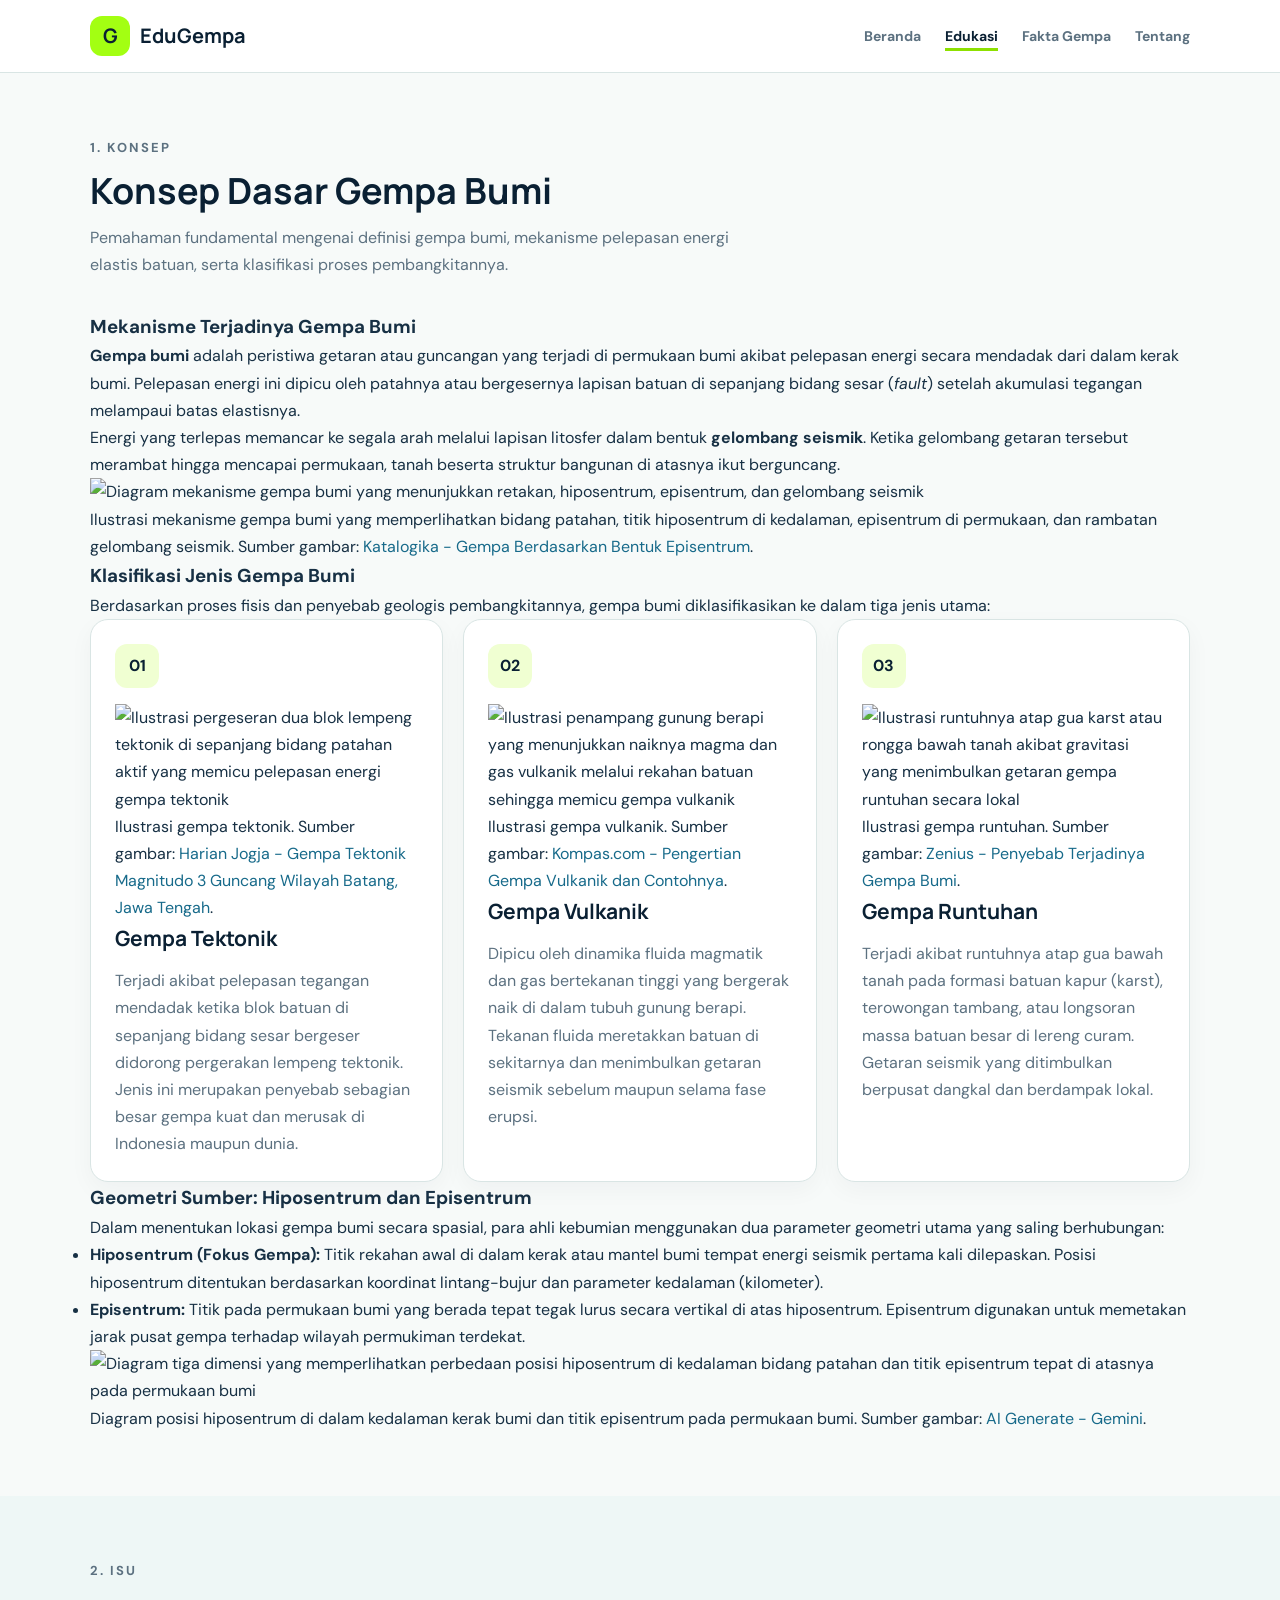
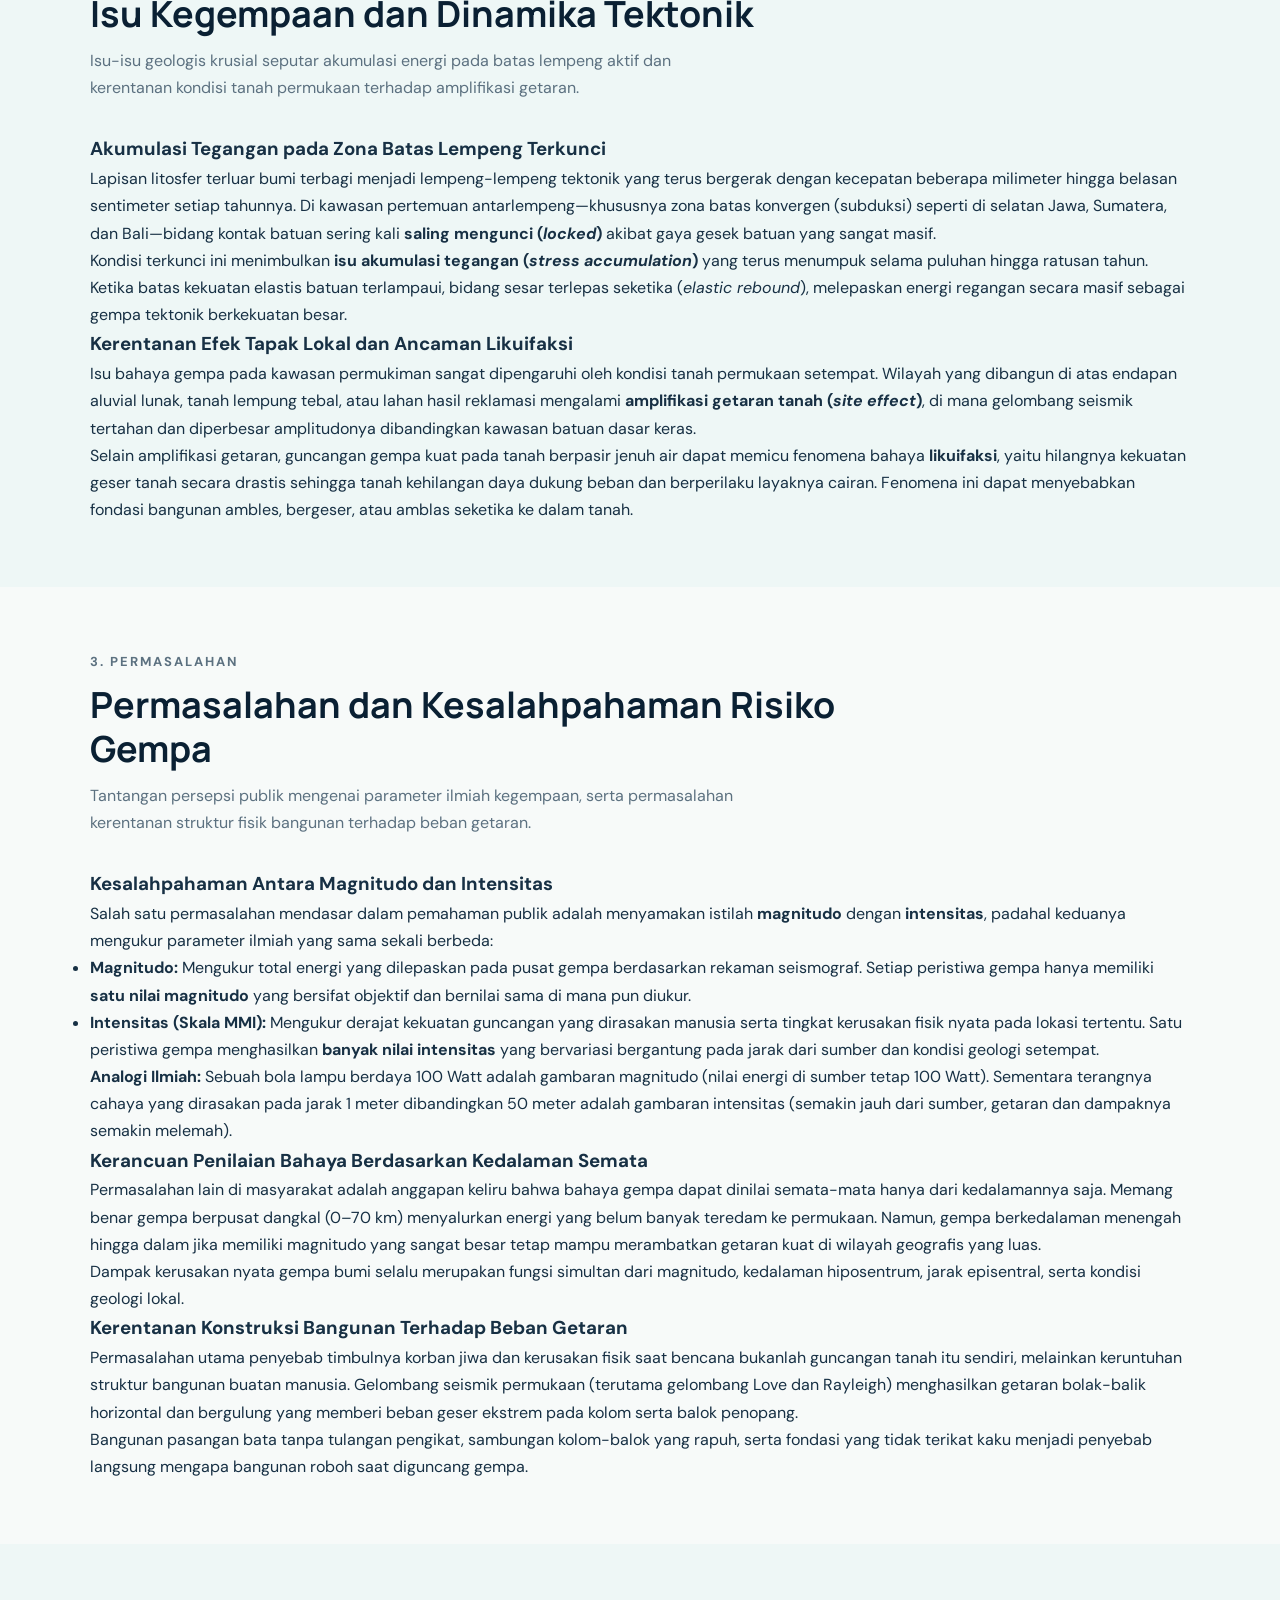
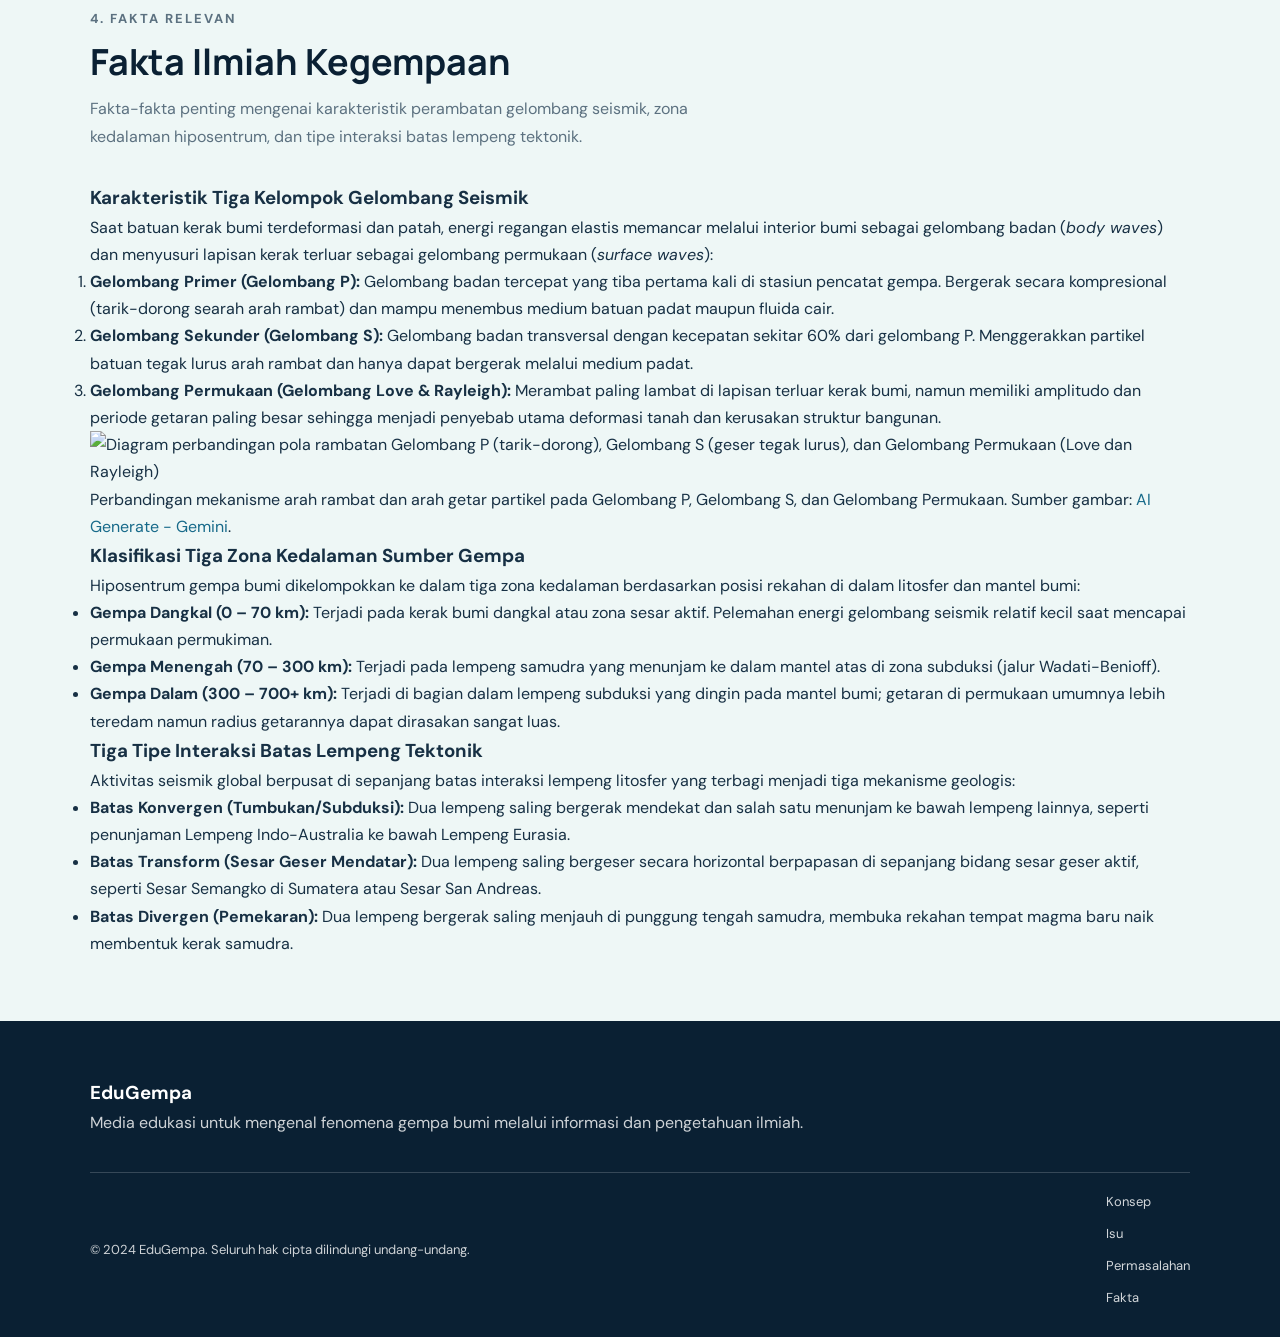
==== edukasi.html @ 02d3ff67 "Update halaman edukasi gempa bumi - Menambahkan dan memperbarui konten edukasi gempa bumi. - Menyes" ====
<!DOCTYPE html>
<html lang="id">
<head>
    <meta charset="UTF-8">
    <meta name="viewport" content="width=device-width, initial-scale=1.0">

    <title>Edukasi Gempa Bumi | EduGempa</title>

    <!-- CSS bersama tim: layout dasar style.css dipertahankan, penyesuaian dihimpun dengan skop .page-edukasi -->
    <link rel="stylesheet" href="style.css">

    <!-- Font dari Google Fonts -->
    <link rel="preconnect" href="https://fonts.googleapis.com">
    <link rel="preconnect" href="https://fonts.gstatic.com" crossorigin>
    <link href="https://fonts.googleapis.com/css2?family=DM+Sans:wght@400;500;700&family=Manrope:wght@400;500;700;800&display=swap" rel="stylesheet">
</head>

<body class="page-edukasi">

    <!-- NAVIGATION -->
    <header class="header">
        <nav class="navbar container" aria-label="Navigasi utama">

            <!-- Navigates to the homepage: index.html -->
            <a href="index.html" class="logo">
                <span class="logo-mark" aria-hidden="true">G</span>
                EduGempa
            </a>

            <button
                class="nav-toggle"
                type="button"
                aria-label="Buka menu navigasi"
                aria-controls="primary-navigation"
                aria-expanded="false"
            >
                <span aria-hidden="true">☰</span>
            </button>

            <ul class="nav-menu" id="primary-navigation">
                <!-- Navigation link: Home page (index.html) -->
                <li><a href="index.html">Beranda</a></li>
                <!-- Navigation link: Education page (current) -->
                <li><a href="edukasi.html" class="active" aria-current="page">Edukasi</a></li>
                <li><a href="fakta.html">Fakta Gempa</a></li>
                <li><a href="tentang.html">Tentang</a></li>
            </ul>

        </nav>
    </header>


    <!-- MAIN CONTENT -->
    <main>

        <!-- 1. KATEGORI: KONSEP -->
        <section class="section" id="konsep" aria-labelledby="heading-konsep">
            <div class="container">

                <div class="section-heading" id="pengertian">
                    <p class="section-label">1. KONSEP</p>
                    <h2 id="heading-konsep">Konsep Dasar Gempa Bumi</h2>

                    <p>
                        Pemahaman fundamental mengenai definisi gempa bumi, mekanisme pelepasan
                        energi elastis batuan, serta klasifikasi proses pembangkitannya.
                    </p>
                </div>

                <div class="article-content">

                    <h3>Mekanisme Terjadinya Gempa Bumi</h3>

                    <p>
                        <strong>Gempa bumi</strong> adalah peristiwa getaran atau guncangan yang terjadi di
                        permukaan bumi akibat pelepasan energi secara mendadak dari dalam kerak bumi.
                        Pelepasan energi ini dipicu oleh patahnya atau bergesernya lapisan batuan
                        di sepanjang bidang sesar (<em>fault</em>) setelah akumulasi tegangan melampaui batas elastisnya.
                    </p>

                    <p>
                        Energi yang terlepas memancar ke segala arah melalui lapisan litosfer dalam
                        bentuk <strong>gelombang seismik</strong>. Ketika gelombang getaran tersebut merambat hingga
                        mencapai permukaan, tanah beserta struktur bangunan di atasnya ikut berguncang.
                    </p>

                    <figure>
                        <img
                            src="assets/diagram-mekanisme-gempa.jpg"
                            alt="Diagram mekanisme gempa bumi yang menunjukkan retakan, hiposentrum, episentrum, dan gelombang seismik"
                            loading="lazy"
                        >

                        <figcaption>
                            Ilustrasi mekanisme gempa bumi yang memperlihatkan bidang patahan, titik hiposentrum di kedalaman, episentrum di permukaan, dan rambatan gelombang seismik.
                            <span class="image-source">
                                Sumber gambar:
                                <a
                                    href="https://www.katalogika.com/edukasi/pr-1441588390/gempa-berdasarkan-bentuk-episentrum"
                                    target="_blank"
                                    rel="noopener noreferrer"
                                >Katalogika - Gempa Berdasarkan Bentuk Episentrum</a>.
                            </span>
                        </figcaption>
                    </figure>

                    <h3>Klasifikasi Jenis Gempa Bumi</h3>

                    <p>
                        Berdasarkan proses fisis dan penyebab geologis pembangkitannya, gempa bumi
                        diklasifikasikan ke dalam tiga jenis utama:
                    </p>

                </div>

                <!-- KARTU JENIS GEMPA -->
                <div class="card-grid" id="penyebab">

                    <article class="info-card">
                        <div class="card-number">01</div>

                        <figure>
                            <img
                            src="assets/gempa-tektonik.jpg"
                            alt="Ilustrasi pergeseran dua blok lempeng tektonik di sepanjang bidang patahan aktif yang memicu pelepasan energi gempa tektonik"
                            loading="lazy"
                        >
                            <figcaption>
                                <span class="image-caption">Ilustrasi gempa tektonik.</span>
                                <span class="image-source">
                                    Sumber gambar:
                                    <a
                                        href="https://jogjapolitan.harianjogja.com/r-1181162/lagi-wilayah-batang-jateng-digoyang-gempa-tektonik-magnitudo-3-pagi-ini"
                                        target="_blank"
                                        rel="noopener noreferrer"
                                    >Harian Jogja - Gempa Tektonik Magnitudo 3 Guncang Wilayah Batang, Jawa Tengah</a>.
                                </span>
                            </figcaption>
                        </figure>

                        <h3>Gempa Tektonik</h3>

                        <p>
                            Terjadi akibat pelepasan tegangan mendadak ketika blok batuan di sepanjang
                            bidang sesar bergeser didorong pergerakan lempeng tektonik. Jenis ini merupakan
                            penyebab sebagian besar gempa kuat dan merusak di Indonesia maupun dunia.
                        </p>
                    </article>

                    <article class="info-card">
                        <div class="card-number">02</div>

                        <figure>
                            <img
                            src="assets/gempa-vulkanik.jpg"
                            alt="Ilustrasi penampang gunung berapi yang menunjukkan naiknya magma dan gas vulkanik melalui rekahan batuan sehingga memicu gempa vulkanik"
                            loading="lazy"
                        >
                            <figcaption>
                                <span class="image-caption">Ilustrasi gempa vulkanik.</span>
                                <span class="image-source">
                                    Sumber gambar:
                                    <a
                                        href="https://www.kompas.com/skola/read/2025/04/05/121000269/apa-yang-dimaksud-dengan-gempa-vulkanik-ini-contohnya-"
                                        target="_blank"
                                        rel="noopener noreferrer"
                                    >Kompas.com - Pengertian Gempa Vulkanik dan Contohnya</a>.
                                </span>
                            </figcaption>
                        </figure>

                        <h3>Gempa Vulkanik</h3>

                        <p>
                            Dipicu oleh dinamika fluida magmatik dan gas bertekanan tinggi yang bergerak
                            naik di dalam tubuh gunung berapi. Tekanan fluida meretakkan batuan di sekitarnya
                            dan menimbulkan getaran seismik sebelum maupun selama fase erupsi.
                        </p>
                    </article>

                    <article class="info-card">
                        <div class="card-number">03</div>

                        <figure>
                            <img
                            src="assets/gempa-runtuhan.jpg"
                            alt="Ilustrasi runtuhnya atap gua karst atau rongga bawah tanah akibat gravitasi yang menimbulkan getaran gempa runtuhan secara lokal"
                            loading="lazy"
                        >
                            <figcaption>
                                <span class="image-caption">Ilustrasi gempa runtuhan.</span>
                                <span class="image-source">
                                    Sumber gambar:
                                    <a
                                        href="https://www.zenius.net/blog/penyebab-terjadinya-gempa-bumi/"
                                        target="_blank"
                                        rel="noopener noreferrer"
                                    >Zenius - Penyebab Terjadinya Gempa Bumi</a>.
                                </span>
                            </figcaption>
                        </figure>

                        <h3>Gempa Runtuhan</h3>

                        <p>
                            Terjadi akibat runtuhnya atap gua bawah tanah pada formasi batuan kapur (karst),
                            terowongan tambang, atau longsoran massa batuan besar di lereng curam. Getaran
                            seismik yang ditimbulkan berpusat dangkal dan berdampak lokal.
                        </p>
                    </article>

                </div>

                <!-- KONSEP GEOMETRI SUMBER -->
                <div class="article-content">

                    <h3>Geometri Sumber: Hiposentrum dan Episentrum</h3>

                    <p>
                        Dalam menentukan lokasi gempa bumi secara spasial, para ahli kebumian menggunakan dua
                        parameter geometri utama yang saling berhubungan:
                    </p>

                    <ul>
                        <li>
                            <strong>Hiposentrum (Fokus Gempa):</strong> Titik rekahan awal di dalam kerak atau mantel
                            bumi tempat energi seismik pertama kali dilepaskan. Posisi hiposentrum ditentukan berdasarkan
                            koordinat lintang-bujur dan parameter kedalaman (kilometer).
                        </li>
                        <li>
                            <strong>Episentrum:</strong> Titik pada permukaan bumi yang berada tepat tegak lurus
                            secara vertikal di atas hiposentrum. Episentrum digunakan untuk memetakan jarak pusat
                            gempa terhadap wilayah permukiman terdekat.
                        </li>
                    </ul>

                    <figure>
                        <img
                            src="assets/diagram-hiposentrum-episentrum.jpg"
                            alt="Diagram tiga dimensi yang memperlihatkan perbedaan posisi hiposentrum di kedalaman bidang patahan dan titik episentrum tepat di atasnya pada permukaan bumi"
                            loading="lazy"
                        >

                        <figcaption>
                            Diagram posisi hiposentrum di dalam kedalaman kerak bumi dan titik episentrum pada permukaan bumi.
                            <span class="image-source">
                                Sumber gambar:
                                <a>AI Generate - Gemini</a>.
                            </span>
                        </figcaption>
                    </figure>

                </div>

            </div>
        </section>


        <!-- 2. KATEGORI: ISU -->
        <section class="section section-alt" id="isu" aria-labelledby="heading-isu">
            <div class="container">

                <div class="section-heading">
                    <p class="section-label">2. ISU</p>
                    <h2 id="heading-isu">Isu Kegempaan dan Dinamika Tektonik</h2>

                    <p>
                        Isu-isu geologis krusial seputar akumulasi energi pada batas lempeng aktif
                        dan kerentanan kondisi tanah permukaan terhadap amplifikasi getaran.
                    </p>
                </div>

                <div class="article-content">

                    <h3>Akumulasi Tegangan pada Zona Batas Lempeng Terkunci</h3>

                    <p>
                        Lapisan litosfer terluar bumi terbagi menjadi lempeng-lempeng tektonik yang terus bergerak
                        dengan kecepatan beberapa milimeter hingga belasan sentimeter setiap tahunnya. Di kawasan
                        pertemuan antarlempeng—khususnya zona batas konvergen (subduksi) seperti di selatan Jawa,
                        Sumatera, dan Bali—bidang kontak batuan sering kali <strong>saling mengunci (<em>locked</em>)</strong>
                        akibat gaya gesek batuan yang sangat masif.
                    </p>

                    <p>
                        Kondisi terkunci ini menimbulkan <strong>isu akumulasi tegangan (<em>stress accumulation</em>)</strong>
                        yang terus menumpuk selama puluhan hingga ratusan tahun. Ketika batas kekuatan elastis batuan
                        terlampaui, bidang sesar terlepas seketika (<em>elastic rebound</em>), melepaskan energi regangan
                        secara masif sebagai gempa tektonik berkekuatan besar.
                    </p>

                    <h3>Kerentanan Efek Tapak Lokal dan Ancaman Likuifaksi</h3>

                    <p>
                        Isu bahaya gempa pada kawasan permukiman sangat dipengaruhi oleh kondisi tanah permukaan setempat.
                        Wilayah yang dibangun di atas endapan aluvial lunak, tanah lempung tebal, atau lahan hasil reklamasi
                        mengalami <strong>amplifikasi getaran tanah (<em>site effect</em>)</strong>, di mana gelombang
                        seismik tertahan dan diperbesar amplitudonya dibandingkan kawasan batuan dasar keras.
                    </p>

                    <p>
                        Selain amplifikasi getaran, guncangan gempa kuat pada tanah berpasir jenuh air dapat memicu
                        fenomena bahaya <strong>likuifaksi</strong>, yaitu hilangnya kekuatan geser tanah secara drastis
                        sehingga tanah kehilangan daya dukung beban dan berperilaku layaknya cairan. Fenomena ini dapat
                        menyebabkan fondasi bangunan ambles, bergeser, atau amblas seketika ke dalam tanah.
                    </p>

                </div>

            </div>
        </section>


        <!-- 3. KATEGORI: PERMASALAHAN -->
        <section class="section" id="permasalahan" aria-labelledby="heading-permasalahan">
            <div class="container">

                <div class="section-heading">
                    <p class="section-label">3. PERMASALAHAN</p>
                    <h2 id="heading-permasalahan">Permasalahan dan Kesalahpahaman Risiko Gempa</h2>

                    <p>
                        Tantangan persepsi publik mengenai parameter ilmiah kegempaan,
                        serta permasalahan kerentanan struktur fisik bangunan terhadap beban getaran.
                    </p>
                </div>

                <div class="article-content">

                    <h3>Kesalahpahaman Antara Magnitudo dan Intensitas</h3>

                    <p>
                        Salah satu permasalahan mendasar dalam pemahaman publik adalah menyamakan istilah
                        <strong>magnitudo</strong> dengan <strong>intensitas</strong>, padahal keduanya
                        mengukur parameter ilmiah yang sama sekali berbeda:
                    </p>

                    <ul>
                        <li>
                            <strong>Magnitudo:</strong> Mengukur total energi yang dilepaskan pada pusat gempa
                            berdasarkan rekaman seismograf. Setiap peristiwa gempa hanya memiliki <strong>satu nilai magnitudo</strong>
                            yang bersifat objektif dan bernilai sama di mana pun diukur.
                        </li>
                        <li>
                            <strong>Intensitas (Skala MMI):</strong> Mengukur derajat kekuatan guncangan yang dirasakan
                            manusia serta tingkat kerusakan fisik nyata pada lokasi tertentu. Satu peristiwa gempa menghasilkan
                            <strong>banyak nilai intensitas</strong> yang bervariasi bergantung pada jarak dari sumber dan kondisi geologi setempat.
                        </li>
                    </ul>

                    <blockquote>
                        <strong>Analogi Ilmiah:</strong> Sebuah bola lampu berdaya 100 Watt adalah gambaran magnitudo
                        (nilai energi di sumber tetap 100 Watt). Sementara terangnya cahaya yang dirasakan pada jarak
                        1 meter dibandingkan 50 meter adalah gambaran intensitas (semakin jauh dari sumber, getaran dan dampaknya semakin melemah).
                    </blockquote>

                    <h3>Kerancuan Penilaian Bahaya Berdasarkan Kedalaman Semata</h3>

                    <p>
                        Permasalahan lain di masyarakat adalah anggapan keliru bahwa bahaya gempa dapat dinilai semata-mata
                        hanya dari kedalamannya saja. Memang benar gempa berpusat dangkal (0–70 km) menyalurkan energi yang
                        belum banyak teredam ke permukaan. Namun, gempa berkedalaman menengah hingga dalam jika memiliki magnitudo
                        yang sangat besar tetap mampu merambatkan getaran kuat di wilayah geografis yang luas.
                    </p>

                    <p>
                        Dampak kerusakan nyata gempa bumi selalu merupakan fungsi simultan dari magnitudo, kedalaman hiposentrum,
                        jarak episentral, serta kondisi geologi lokal.
                    </p>

                    <h3>Kerentanan Konstruksi Bangunan Terhadap Beban Getaran</h3>

                    <p>
                        Permasalahan utama penyebab timbulnya korban jiwa dan kerusakan fisik saat bencana bukanlah guncangan tanah
                        itu sendiri, melainkan keruntuhan struktur bangunan buatan manusia. Gelombang seismik permukaan
                        (terutama gelombang Love dan Rayleigh) menghasilkan getaran bolak-balik horizontal dan bergulung
                        yang memberi beban geser ekstrem pada kolom serta balok penopang.
                    </p>

                    <p>
                        Bangunan pasangan bata tanpa tulangan pengikat, sambungan kolom-balok yang rapuh, serta fondasi
                        yang tidak terikat kaku menjadi penyebab langsung mengapa bangunan roboh saat diguncang gempa.
                    </p>

                </div>

            </div>
        </section>


        <!-- 4. KATEGORI: FAKTA RELEVAN -->
        <section class="section section-alt" id="fakta" aria-labelledby="heading-fakta">
            <div class="container">

                <div class="section-heading">
                    <p class="section-label">4. FAKTA RELEVAN</p>
                    <h2 id="heading-fakta">Fakta Ilmiah Kegempaan</h2>

                    <p>
                        Fakta-fakta penting mengenai karakteristik perambatan gelombang seismik,
                        zona kedalaman hiposentrum, dan tipe interaksi batas lempeng tektonik.
                    </p>
                </div>

                <div class="article-content">

                    <h3>Karakteristik Tiga Kelompok Gelombang Seismik</h3>

                    <p>
                        Saat batuan kerak bumi terdeformasi dan patah, energi regangan elastis memancar melalui interior bumi
                        sebagai gelombang badan (<em>body waves</em>) dan menyusuri lapisan kerak terluar sebagai gelombang permukaan (<em>surface waves</em>):
                    </p>

                    <ol>
                        <li>
                            <strong>Gelombang Primer (Gelombang P):</strong> Gelombang badan tercepat yang tiba pertama kali
                            di stasiun pencatat gempa. Bergerak secara kompresional (tarik-dorong searah arah rambat)
                            dan mampu menembus medium batuan padat maupun fluida cair.
                        </li>
                        <li>
                            <strong>Gelombang Sekunder (Gelombang S):</strong> Gelombang badan transversal dengan kecepatan
                            sekitar 60% dari gelombang P. Menggerakkan partikel batuan tegak lurus arah rambat dan hanya
                            dapat bergerak melalui medium padat.
                        </li>
                        <li>
                            <strong>Gelombang Permukaan (Gelombang Love &amp; Rayleigh):</strong> Merambat paling lambat di lapisan
                            terluar kerak bumi, namun memiliki amplitudo dan periode getaran paling besar sehingga menjadi
                            penyebab utama deformasi tanah dan kerusakan struktur bangunan.
                        </li>
                    </ol>

                    <figure>
                        <img
                            src="assets/diagram-gelombang-seismik.jpg"
                            alt="Diagram perbandingan pola rambatan Gelombang P (tarik-dorong), Gelombang S (geser tegak lurus), dan Gelombang Permukaan (Love dan Rayleigh)"
                            loading="lazy"
                        >

                        <figcaption>
                            Perbandingan mekanisme arah rambat dan arah getar partikel pada Gelombang P, Gelombang S, dan Gelombang Permukaan.
                            <span class="image-source">
                                Sumber gambar:
                                <a>AI Generate - Gemini</a>.
                            </span>
                        </figcaption>
                    </figure>

                    <h3>Klasifikasi Tiga Zona Kedalaman Sumber Gempa</h3>

                    <p>
                        Hiposentrum gempa bumi dikelompokkan ke dalam tiga zona kedalaman berdasarkan posisi rekahan di dalam litosfer dan mantel bumi:
                    </p>

                    <ul>
                        <li>
                            <strong>Gempa Dangkal (0 – 70 km):</strong> Terjadi pada kerak bumi dangkal atau zona sesar aktif.
                            Pelemahan energi gelombang seismik relatif kecil saat mencapai permukaan permukiman.
                        </li>
                        <li>
                            <strong>Gempa Menengah (70 – 300 km):</strong> Terjadi pada lempeng samudra yang menunjam ke dalam
                            mantel atas di zona subduksi (jalur Wadati-Benioff).
                        </li>
                        <li>
                            <strong>Gempa Dalam (300 – 700+ km):</strong> Terjadi di bagian dalam lempeng subduksi yang dingin
                            pada mantel bumi; getaran di permukaan umumnya lebih teredam namun radius getarannya dapat dirasakan sangat luas.
                        </li>
                    </ul>

                    <h3>Tiga Tipe Interaksi Batas Lempeng Tektonik</h3>

                    <p>
                        Aktivitas seismik global berpusat di sepanjang batas interaksi lempeng litosfer yang terbagi menjadi tiga mekanisme geologis:
                    </p>

                    <ul>
                        <li>
                            <strong>Batas Konvergen (Tumbukan/Subduksi):</strong> Dua lempeng saling bergerak mendekat dan salah satu
                            menunjam ke bawah lempeng lainnya, seperti penunjaman Lempeng Indo-Australia ke bawah Lempeng Eurasia.
                        </li>
                        <li>
                            <strong>Batas Transform (Sesar Geser Mendatar):</strong> Dua lempeng saling bergeser secara horizontal
                            berpapasan di sepanjang bidang sesar geser aktif, seperti Sesar Semangko di Sumatera atau Sesar San Andreas.
                        </li>
                        <li>
                            <strong>Batas Divergen (Pemekaran):</strong> Dua lempeng bergerak saling menjauh di punggung tengah samudra,
                            membuka rekahan tempat magma baru naik membentuk kerak samudra.
                        </li>
                    </ul>

                </div>

            </div>
        </section>

    </main>


    <!-- FOOTER -->
    <footer class="footer">
        <div class="container">

            <h3>EduGempa</h3>

            <p>
                Media edukasi untuk mengenal fenomena gempa bumi
                melalui informasi dan pengetahuan ilmiah.
            </p>

            <div class="footer-bottom">
                <p>
                    &copy; 2024 EduGempa. Seluruh hak cipta dilindungi undang-undang.
                </p>

                <ul class="footer-links">
                    <!-- Navigates to the Konsep section on this page -->
                    <li><a href="#konsep">Konsep</a></li>
                    <!-- Navigates to the Isu section on this page -->
                    <li><a href="#isu">Isu</a></li>
                    <!-- Navigates to the Permasalahan section on this page -->
                    <li><a href="#permasalahan">Permasalahan</a></li>
                    <!-- Navigates to the Fakta section on this page -->
                    <li><a href="#fakta">Fakta</a></li>
                </ul>
            </div>

        </div>
    </footer>

</body>
</html>
---- style.css ----
* {
    box-sizing: border-box;
    margin: 0;
    padding: 0;
}

:root {
    --green: #A3FF12;
    --green-hover: #8DE000;
    --green-soft: #F0FFD2;
    --blue-dark: #0A2033;
    --blue: #176A8A;
    --blue-light: #DDF3FA;
    --background: #F7FAF9;
    --white: #FFFFFF;
    --border: #D9E5E4;
    --text: #173044;
    --text-muted: #5C7180;
}

html {
    scroll-behavior: smooth;
}

body {
    background-color: var(--background);
    color: var(--text);
    font-family: "DM Sans", Arial, Helvetica, sans-serif;
    font-size: 16px;
    line-height: 1.7;
}

img {
    display: block;
    max-width: 100%;
    height: auto;
}

a {
    color: var(--blue);
    text-decoration: none;
}

button,
input,
select,
textarea {
    font: inherit;
}

button {
    cursor: pointer;
}

:focus-visible {
    outline: 3px solid var(--blue);
    outline-offset: 3px;
}

.container {
    width: min(1100px, 90%);
    margin: 0 auto;
}

.section {
    padding: 64px 0;
}

.section-alt {
    background-color: #EEF7F6;
}

.section-heading {
    max-width: 760px;
    margin-bottom: 32px;
}

.section-label {
    margin-bottom: 10px;
    color: var(--blue);
    font-size: 13px;
    font-weight: bold;
    letter-spacing: 2px;
    text-transform: uppercase;
}

.section-heading h2 {
    margin-bottom: 12px;
    color: var(--blue-dark);
    font-family: "Manrope", Arial, sans-serif;
    font-size: 36px;
    line-height: 1.2;
}

.section-heading > p {
    max-width: 650px;
    color: var(--text-muted);
}


/* =========================
   SHARED — NAVIGATION
========================= */

.header {
    position: sticky;
    top: 0;
    z-index: 100;
    border-bottom: 1px solid var(--border);
    background-color: rgba(255, 255, 255, 0.96);
}

.navbar {
    position: relative;
    min-height: 72px;
    display: flex;
    align-items: center;
    justify-content: space-between;
    gap: 24px;
}

.logo {
    display: flex;
    align-items: center;
    gap: 10px;
    color: var(--blue-dark);
    font-family: "Manrope", Arial, sans-serif;
    font-size: 20px;
    font-weight: bold;
}

.logo-mark {
    display: flex;
    width: 40px;
    height: 40px;
    align-items: center;
    justify-content: center;
    border-radius: 12px;
    background-color: var(--green);
    color: var(--blue-dark);
}

.nav-menu {
    display: flex;
    align-items: center;
    gap: 24px;
    list-style: none;
}

.nav-menu a {
    color: var(--text-muted);
    font-size: 14px;
    font-weight: bold;
    transition: color 0.2s ease;
}

.nav-menu a:hover,
.nav-menu a.active {
    color: var(--blue-dark);
}

.nav-menu a.active {
    text-decoration: underline;
    text-decoration-color: var(--green-hover);
    text-decoration-thickness: 3px;
    text-underline-offset: 7px;
}

.nav-toggle {
    display: none;
    width: 44px;
    height: 44px;
    align-items: center;
    justify-content: center;
    border: 0;
    border-radius: 10px;
    background-color: transparent;
    color: var(--blue-dark);
}

.nav-toggle:hover,
.nav-toggle:focus-visible {
    background-color: var(--blue-light);
}


/* =========================
   SHARED — BUTTONS & CARDS
========================= */

.button {
    display: inline-block;
    padding: 12px 22px;
    border: 1px solid transparent;
    border-radius: 999px;
    font-weight: bold;
    text-align: center;
    transition: background-color 0.2s ease, transform 0.2s ease;
}

.button:hover {
    transform: translateY(-2px);
}

.button-primary {
    background-color: var(--green);
    color: var(--blue-dark);
}

.button-primary:hover {
    background-color: var(--green-hover);
}

.button-secondary {
    border-color: var(--border);
    background-color: var(--white);
    color: var(--blue-dark);
}

.button-secondary:hover {
    border-color: var(--blue);
    background-color: var(--blue-light);
}

.card-grid {
    display: grid;
    grid-template-columns: repeat(3, minmax(0, 1fr));
    gap: 20px;
}

.info-card {
    padding: 24px;
    border: 1px solid var(--border);
    border-radius: 18px;
    background-color: var(--white);
    box-shadow: 0 8px 24px rgba(10, 32, 51, 0.04);
    transition: transform 0.2s ease, box-shadow 0.2s ease;
}

.info-card:hover {
    transform: translateY(-3px);
    box-shadow: 0 14px 32px rgba(10, 32, 51, 0.09);
}

.card-number {
    display: flex;
    width: 44px;
    height: 44px;
    align-items: center;
    justify-content: center;
    margin-bottom: 16px;
    border-radius: 12px;
    background-color: var(--green-soft);
    color: var(--blue-dark);
    font-weight: bold;
}

.info-card h3 {
    margin-bottom: 10px;
    color: var(--blue-dark);
    font-family: "Manrope", Arial, sans-serif;
    font-size: 21px;
}

.info-card p {
    color: var(--text-muted);
}

.section-alt .info-card p + p {
    margin-top: 10px;
}


/* =========================
   SHARED — SPLIT LAYOUT
========================= */

.split-layout {
    display: flex;
    align-items: flex-start;
    gap: 40px;
}

.split-content {
    flex: 1 1 0;
    min-width: 0;
}

.split-content > h2 {
    margin-bottom: 12px;
    color: var(--blue-dark);
    font-family: "Manrope", Arial, sans-serif;
    font-size: 36px;
    line-height: 1.2;
}

.split-lead {
    max-width: 540px;
    margin-bottom: 24px;
    color: var(--text-muted);
}

.split-media {
    flex: 0 0 min(42%, 420px);
    width: min(42%, 420px);
    margin: 0;
}

.split-media--lg {
    flex: 0 0 min(52%, 560px);
    width: min(52%, 560px);
}

.split-media img {
    display: block;
    width: 100%;
    height: auto;
    object-fit: cover;
    border-radius: 18px;
}

.split-media figcaption {
    margin-top: 10px;
    color: var(--text-muted);
    font-size: 13px;
}


/* =========================
   SHARED — FOOTER
========================= */

.footer {
    padding: 56px 0 28px;
    background-color: var(--blue-dark);
    color: rgba(255, 255, 255, 0.8);
}

.footer h2,
.footer h3 {
    color: var(--white);
}

.footer a {
    color: rgba(255, 255, 255, 0.82);
}

.footer a:hover {
    color: var(--green);
}

.footer-grid {
    display: grid;
    grid-template-columns: 1.4fr repeat(3, minmax(0, 1fr));
    gap: 32px;
}

.footer-brand h2 {
    margin-bottom: 12px;
    font-family: "Manrope", Arial, sans-serif;
    font-size: 24px;
}

.footer-brand p {
    max-width: 320px;
    line-height: 1.6;
}

.footer-col h3 {
    margin-bottom: 14px;
    font-size: 15px;
}

.footer-links {
    list-style: none;
    display: grid;
    gap: 10px;
}

.footer-links a {
    transition: color 0.2s ease;
}

.footer-bottom {
    display: flex;
    align-items: center;
    justify-content: space-between;
    gap: 20px;
    margin-top: 36px;
    padding-top: 18px;
    border-top: 1px solid rgba(255, 255, 255, 0.18);
    font-size: 13px;
}


/* ==================================================
   INDEX START
================================================== */

/* --- Index: Hero --- */

.hero {
    padding: 64px 0;
    background: linear-gradient(120deg, var(--green-soft) 0%, #DDF7F5 50%, var(--blue-light) 100%);
}

.hero-grid {
    display: grid;
    grid-template-columns: 1.05fr 0.95fr;
    align-items: center;
    gap: 40px;
}

.hero-content {
    max-width: 650px;
}

.hero-label {
    margin-bottom: 16px;
    color: var(--blue);
    font-size: 13px;
    font-weight: bold;
    letter-spacing: 2px;
    text-transform: uppercase;
}

.hero h1 {
    margin-bottom: 20px;
    color: var(--blue-dark);
    font-family: "Manrope", Arial, sans-serif;
    font-size: 56px;
    line-height: 1.08;
    letter-spacing: -1px;
}

.hero h1 em {
    font-style: italic;
    font-weight: inherit;
}

.hero-description {
    max-width: 570px;
    margin-bottom: 24px;
    color: #164A68;
    font-size: 18px;
}

.hero-actions {
    display: flex;
    flex-wrap: wrap;
    gap: 12px;
}

.hero-visual {
    overflow: hidden;
    border-radius: 16px;
}

.hero-visual img {
    display: block;
    width: 100%;
    min-height: 440px;
    height: 100%;
    object-fit: cover;
    transform: scale(1.08);
    transform-origin: center;
}

/* --- Index: Fakta / data singkat --- */

.fact-grid {
    grid-template-columns: repeat(4, minmax(0, 1fr));
}

.stat-card .stat-value {
    margin-bottom: 10px;
    color: var(--blue-dark);
    font-family: "Manrope", Arial, sans-serif;
    font-size: clamp(2rem, 4vw, 2.75rem);
    font-weight: 800;
    line-height: 1;
    letter-spacing: -0.03em;
}

.stat-card h3 {
    margin-bottom: 8px;
}

.fact-source {
    margin-top: 20px;
    color: var(--text-muted);
    font-size: 13px;
}

.fact-source a {
    font-weight: 700;
}

/* --- Index: Video edukasi --- */

.video-grid {
    display: grid;
    grid-template-columns: repeat(3, minmax(0, 1fr));
    gap: 20px;
}

.video-card h3 {
    margin: 14px 0 6px;
    color: var(--blue-dark);
    font-family: "Manrope", Arial, sans-serif;
    font-size: 18px;
}

.video-card p {
    color: var(--text-muted);
    font-size: 14px;
}

.video-frame {
    position: relative;
    aspect-ratio: 16 / 9;
    overflow: hidden;
    border-radius: 14px;
    background: #0A2033;
}

.video-frame iframe {
    position: absolute;
    inset: 0;
    width: 100%;
    height: 100%;
    border: 0;
}

.video-note {
    margin-top: 24px;
    color: var(--text-muted);
    font-size: 14px;
}

.video-note a {
    font-weight: 700;
}

/* --- Index: teaser tentang di beranda --- */

#tentang .split-media img {
    min-height: 360px;
    max-height: 480px;
}

/* ==================================================
   INDEX END
================================================== */


/* ==================================================
   TENTANG START
================================================== */

/* --- Tentang: intro / about content --- */

.about-content p {
    max-width: 540px;
    margin-bottom: 14px;
    color: var(--text-muted);
}

.about-content .button {
    margin-top: 10px;
}

.prose {
    max-width: 900px;
}

.prose h3 {
    margin: 28px 0 10px;
    color: var(--blue-dark);
    font-family: "Manrope", Arial, sans-serif;
    font-size: 22px;
}

.prose > p,
.prose .section-heading + h3 {
    color: var(--text-muted);
}

.prose > p {
    margin-bottom: 14px;
    max-width: 760px;
}

/* --- Tentang: konsep dasar --- */

.concept-section {
    background: linear-gradient(180deg, #EEF7F6 0%, #F7FAF9 100%);
}

.concept-layout {
    display: grid;
    grid-template-columns: minmax(220px, 0.9fr) 1.1fr;
    gap: clamp(28px, 5vw, 48px);
    align-items: start;
}

.concept-intro h2 {
    margin-bottom: 12px;
    color: var(--blue-dark);
    font-family: "Manrope", Arial, sans-serif;
    font-size: clamp(1.85rem, 3.5vw, 2.4rem);
    line-height: 1.2;
}

.concept-intro > p:last-child {
    color: var(--text-muted);
    max-width: 320px;
}

.concept-flow {
    list-style: none;
    display: grid;
    gap: 0;
    border-left: 2px solid var(--border);
}

.concept-flow li {
    position: relative;
    display: grid;
    grid-template-columns: auto 1fr;
    gap: 16px;
    padding: 18px 0 18px 28px;
}

.concept-flow li::before {
    content: "";
    position: absolute;
    left: -6px;
    top: 28px;
    width: 10px;
    height: 10px;
    border-radius: 50%;
    background: var(--green);
    box-shadow: 0 0 0 4px #EEF7F6;
}

.concept-flow__num {
    color: var(--blue);
    font-family: "Manrope", Arial, sans-serif;
    font-size: 0.95rem;
    font-weight: 800;
    line-height: 1.6;
}

.concept-flow h3 {
    margin-bottom: 6px;
    color: var(--blue-dark);
    font-family: "Manrope", Arial, sans-serif;
    font-size: 1.15rem;
}

.concept-flow p {
    color: var(--text-muted);
}

/* --- Tentang: tim --- */

.team-grid {
    grid-template-columns: repeat(4, minmax(0, 1fr));
}

/* --- Tentang: referensi --- */

.ref-list {
    display: grid;
    gap: 14px;
    padding-left: 1.25rem;
    color: var(--text-muted);
}

.ref-list li {
    padding-left: 6px;
    line-height: 1.55;
}

.ref-list a {
    font-weight: 700;
    color: var(--blue);
}

.ref-list a:hover {
    color: var(--blue-dark);
}

/* ==================================================
   TENTANG END
================================================== */


/* =========================
   SHARED — RESPONSIVE TABLET
========================= */

@media (max-width: 900px) {
    .section {
        padding: 52px 0;
    }

    .nav-menu {
        gap: 14px;
    }

    .card-grid,
    .fact-grid,
    .team-grid {
        grid-template-columns: repeat(2, minmax(0, 1fr));
    }

    .split-layout {
        gap: 28px;
    }

    .split-media {
        flex-basis: min(40%, 360px);
        width: min(40%, 360px);
    }

    .split-media--lg {
        flex-basis: min(48%, 440px);
        width: min(48%, 440px);
    }

    .footer-grid {
        grid-template-columns: repeat(2, minmax(0, 1fr));
    }

    /* Index */
    .hero-grid {
        gap: 28px;
    }

    .hero h1 {
        font-size: 44px;
    }

    .video-grid {
        grid-template-columns: 1fr;
    }
}


/* =========================
   SHARED — RESPONSIVE MOBILE
========================= */

@media (max-width: 680px) {
    .navbar {
        min-height: 66px;
        gap: 12px;
    }

    .nav-toggle {
        display: flex;
        margin-left: auto;
        order: 2;
    }

    .logo {
        order: 1;
    }

    .nav-panel {
        display: none;
        position: absolute;
        top: 100%;
        left: 50%;
        right: auto;
        order: 3;
        z-index: 110;
        width: 100vw;
        margin: 0;
        padding: 8px 5vw 12px;
        border-bottom: 1px solid var(--border);
        background-color: #ffffff;
        box-shadow: 0 12px 24px rgba(10, 32, 51, 0.08);
        transform: translateX(-50%);
    }

    .nav-panel.open {
        display: block;
    }

    .nav-menu {
        display: flex;
        width: 100%;
        flex-direction: column;
        align-items: stretch;
        gap: 0;
    }

    .nav-menu a {
        display: block;
        padding: 12px 0;
        border-bottom: 1px solid #EEF4F3;
        font-size: 16px;
    }

    .nav-menu a:last-child {
        border-bottom: 0;
    }

    .nav-menu a.active {
        text-decoration: none;
        color: var(--blue-dark);
    }

    .section-heading h2 {
        font-size: 30px;
    }

    .card-grid,
    .fact-grid,
    .team-grid,
    .video-grid {
        grid-template-columns: 1fr;
    }

    .split-layout {
        flex-direction: column;
    }

    .split-media,
    .split-media--lg {
        flex-basis: auto;
        width: 100%;
        order: 0;
    }

    .split-content > h2 {
        font-size: 30px;
    }

    .footer-grid {
        grid-template-columns: 1fr;
        gap: 28px;
    }

    .footer-bottom {
        align-items: flex-start;
        flex-direction: column;
    }

    /* Index */
    .hero {
        padding: 48px 0;
    }

    .hero-grid {
        grid-template-columns: 1fr;
        gap: 28px;
    }

    .hero-visual img {
        min-height: 280px;
    }

    .hero h1 {
        font-size: 40px;
    }

    .hero-description {
        font-size: 16px;
    }

    .hero-actions {
        flex-direction: column;
        align-items: stretch;
    }

    .hero-actions .button {
        width: 100%;
    }

    #tentang .split-media img {
        min-height: 260px;
        max-height: none;
    }

    /* Tentang */
    .concept-layout {
        grid-template-columns: 1fr;
        gap: 24px;
    }

    .concept-intro > p:last-child {
        max-width: none;
    }
}


/* =========================
   SHARED — SMALL MOBILE
========================= */

@media (max-width: 800px) {
    .concept-layout {
        grid-template-columns: 1fr;
        gap: 24px;
    }

    .concept-intro > p:last-child {
        max-width: none;
    }
}

@media (max-width: 400px) {
    .hero h1 {
        font-size: 34px;
    }

    .section-heading h2 {
        font-size: 27px;
    }

    .info-card {
        padding: 20px;
    }
}
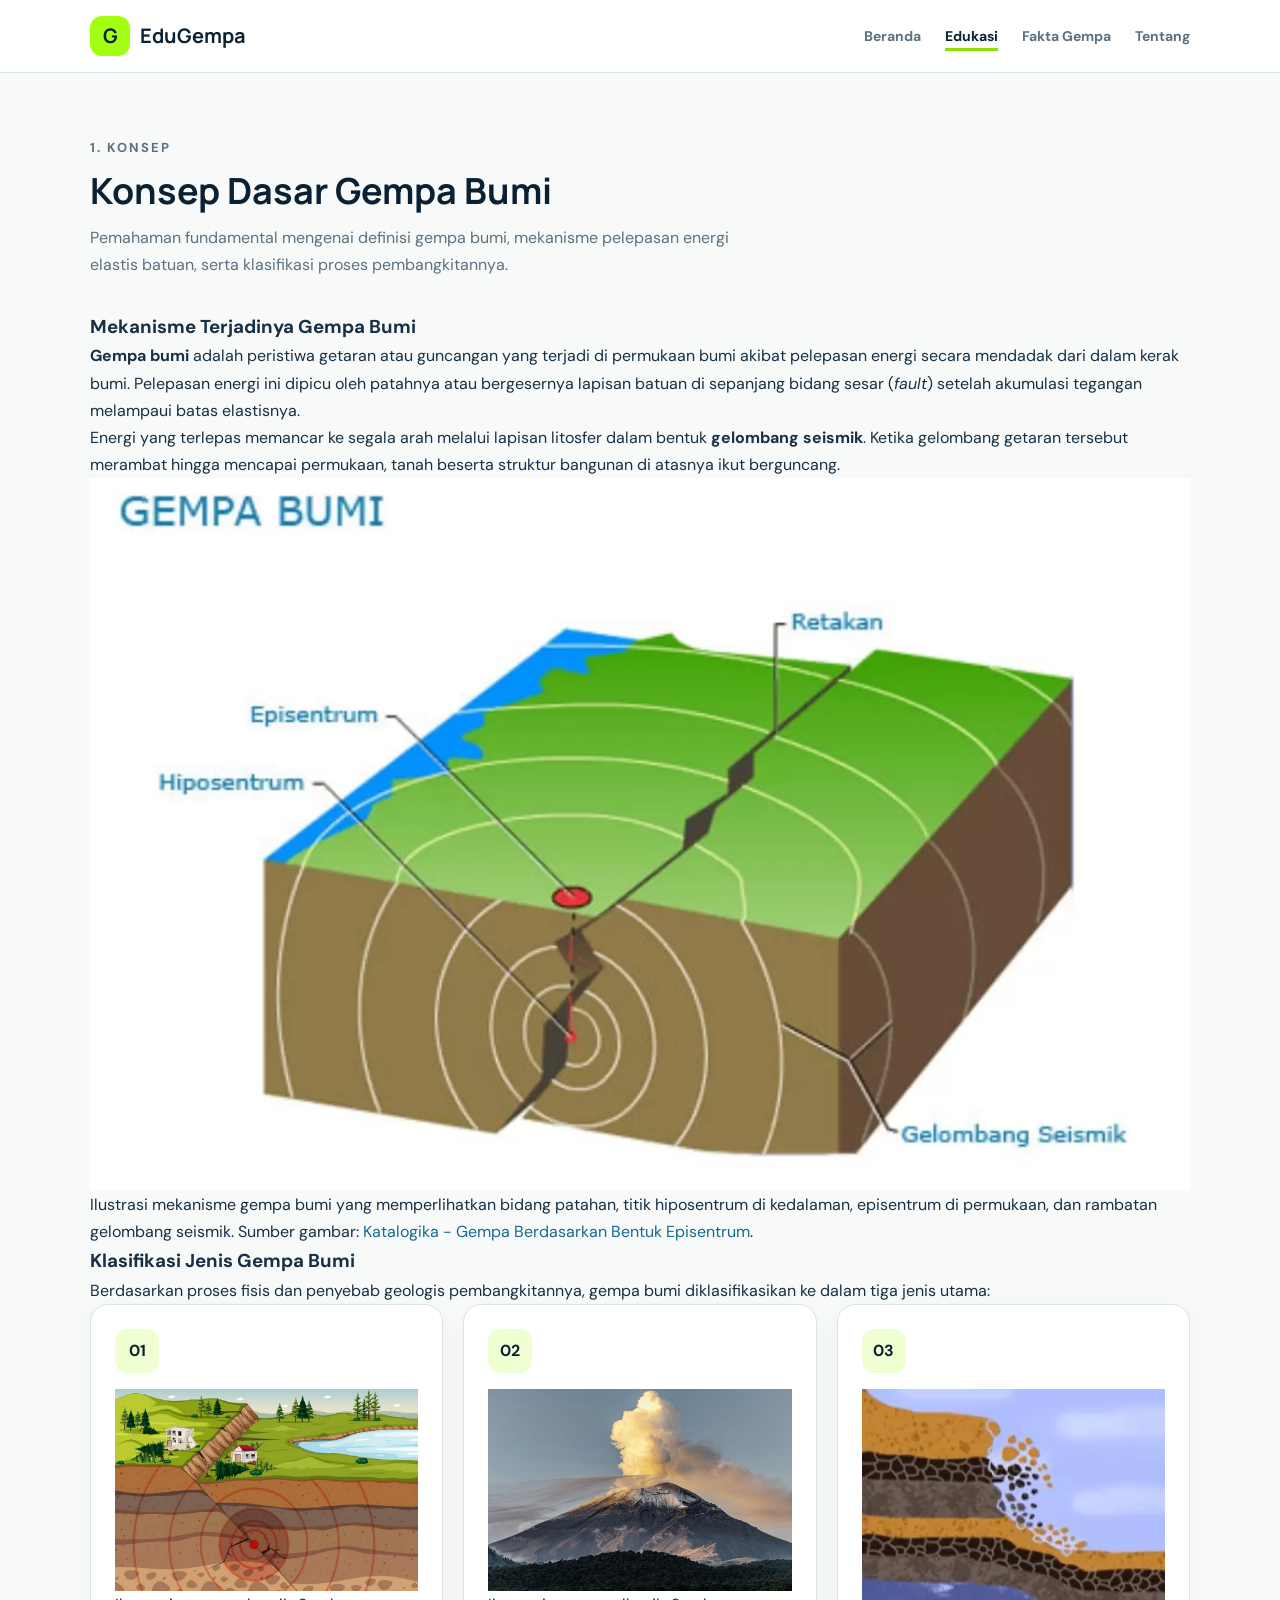
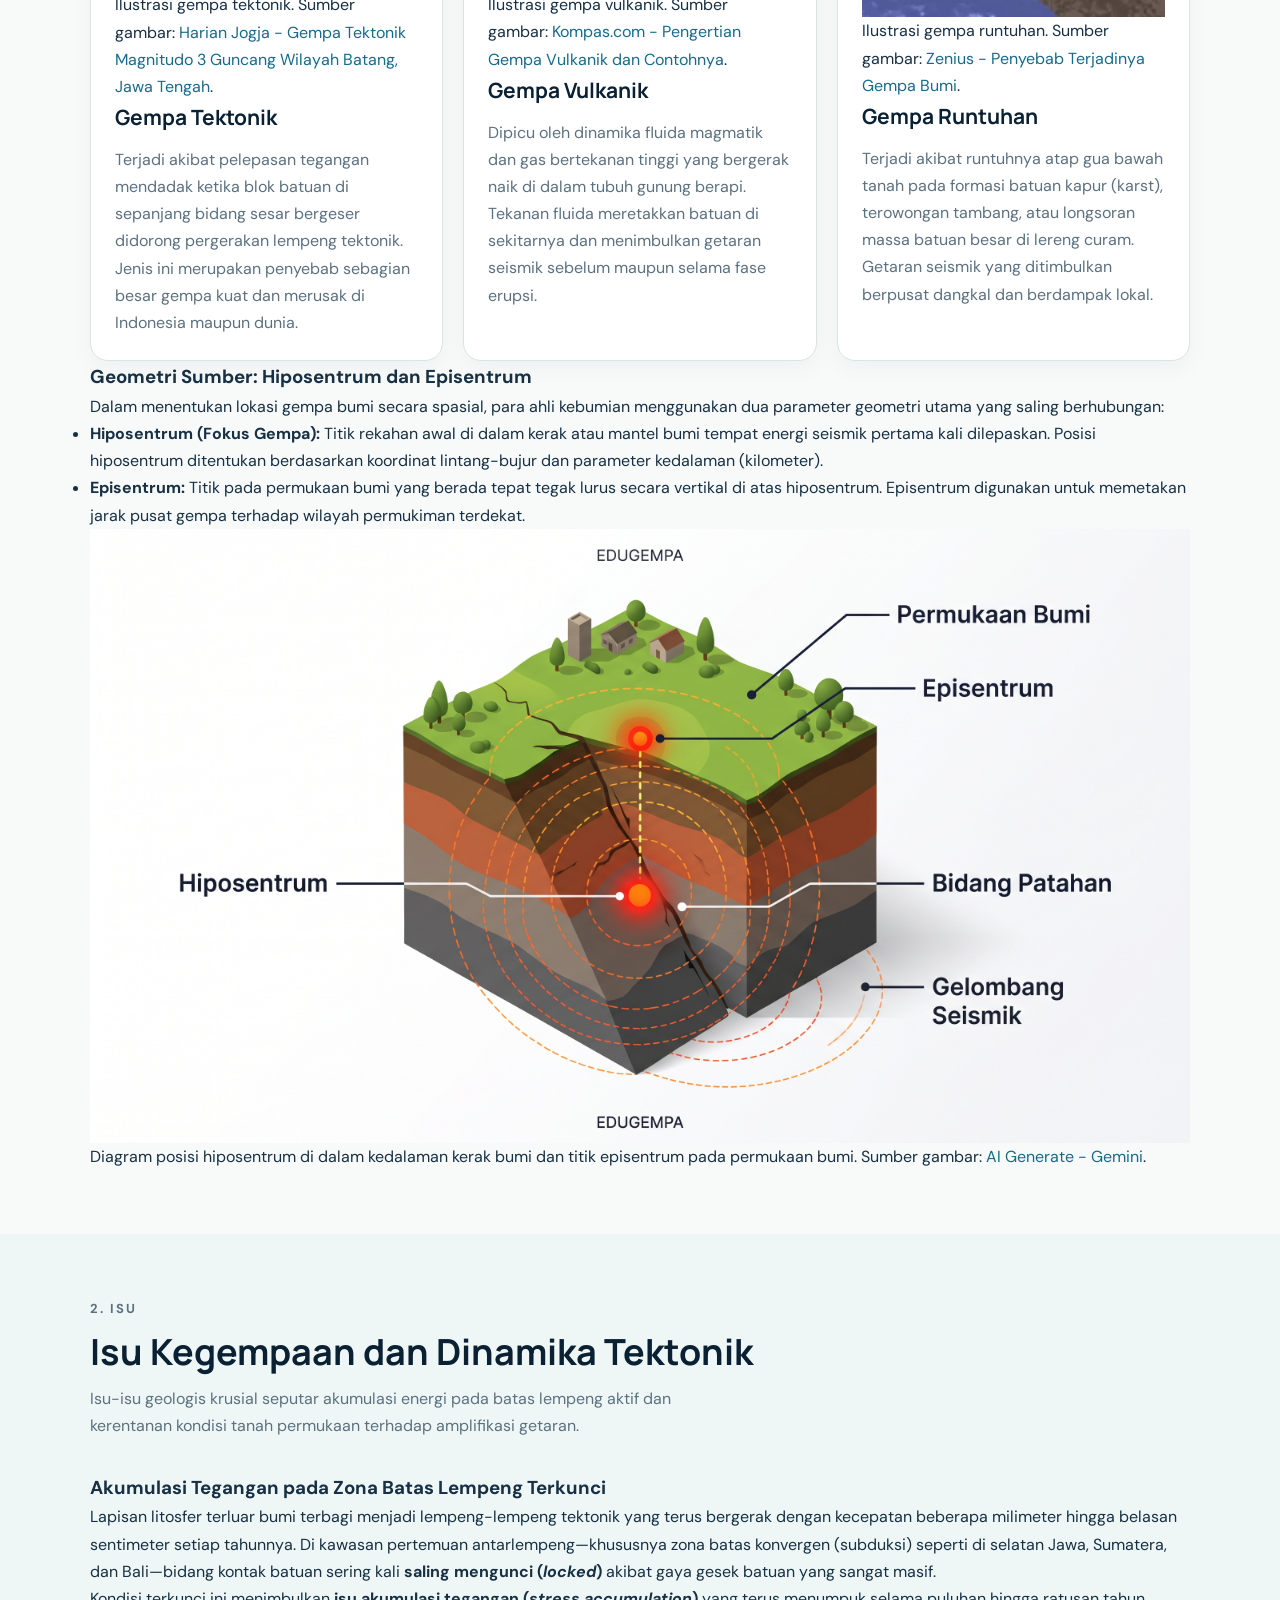
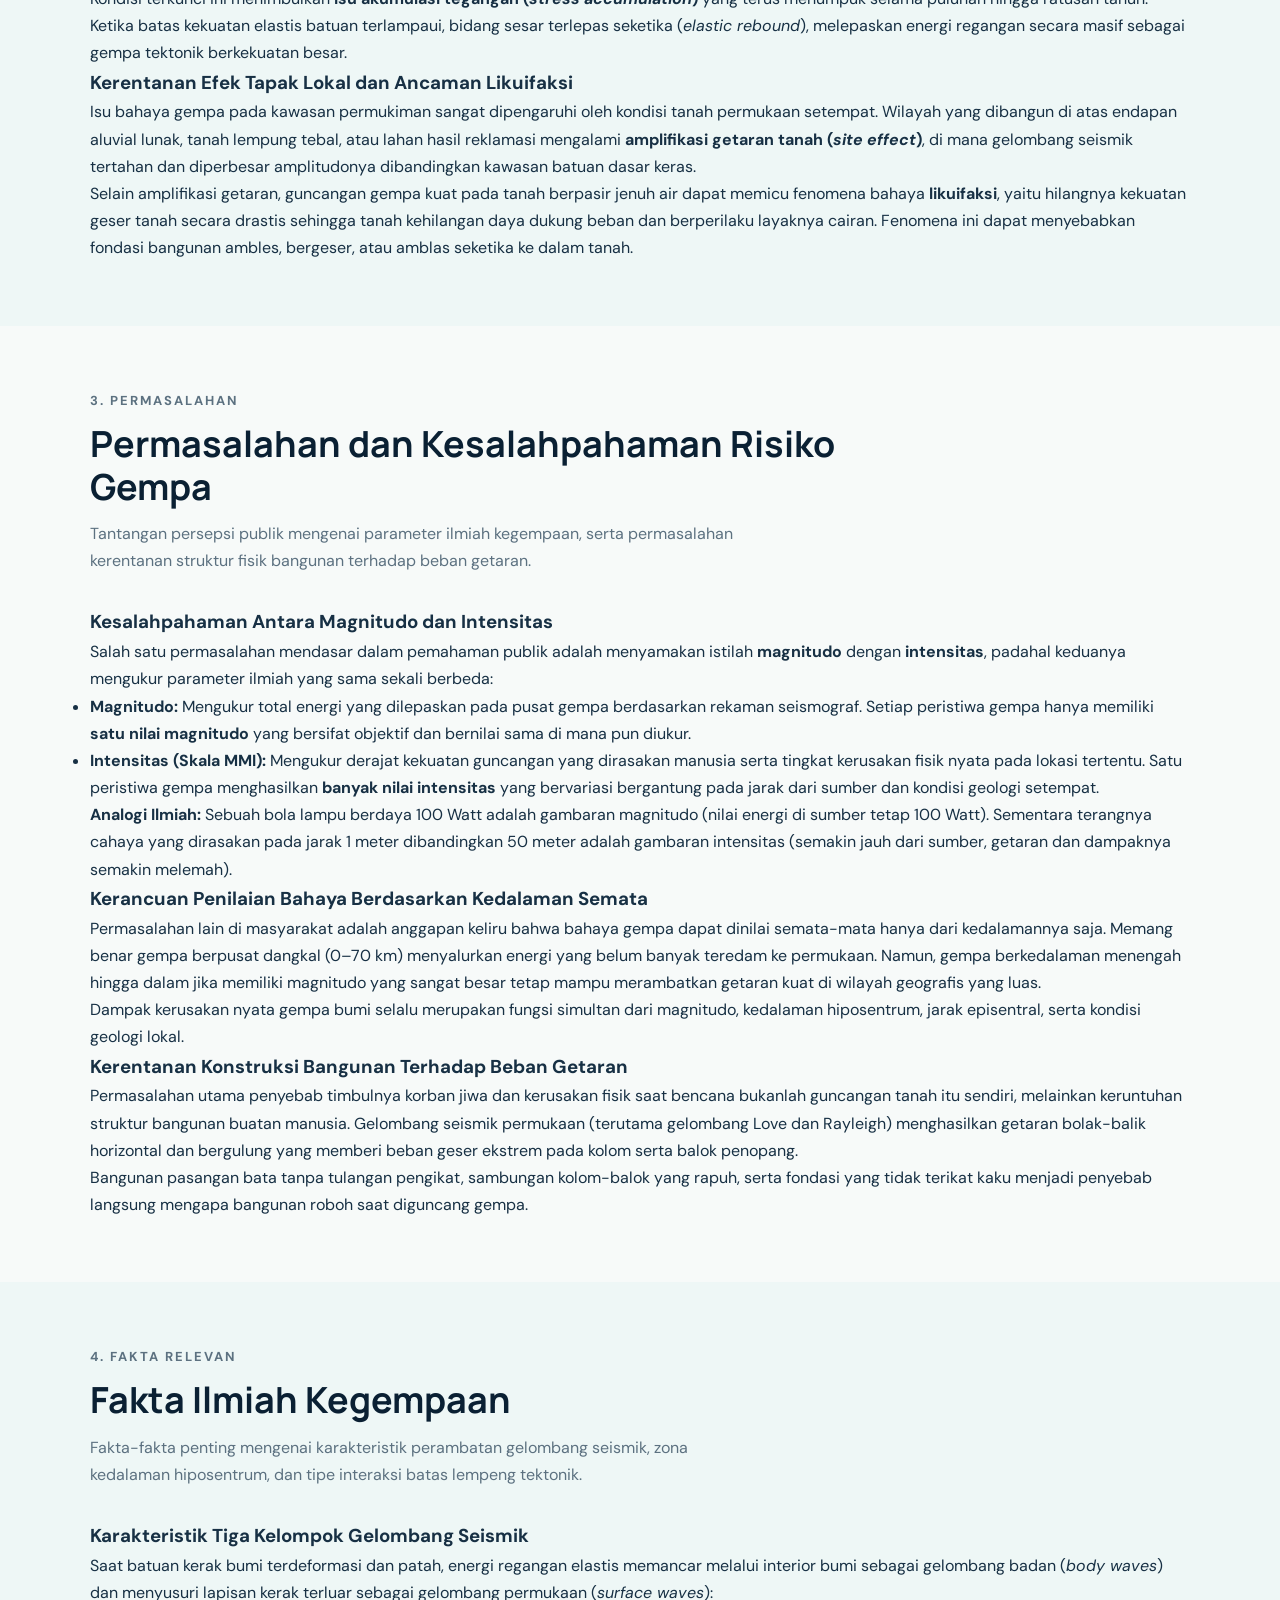
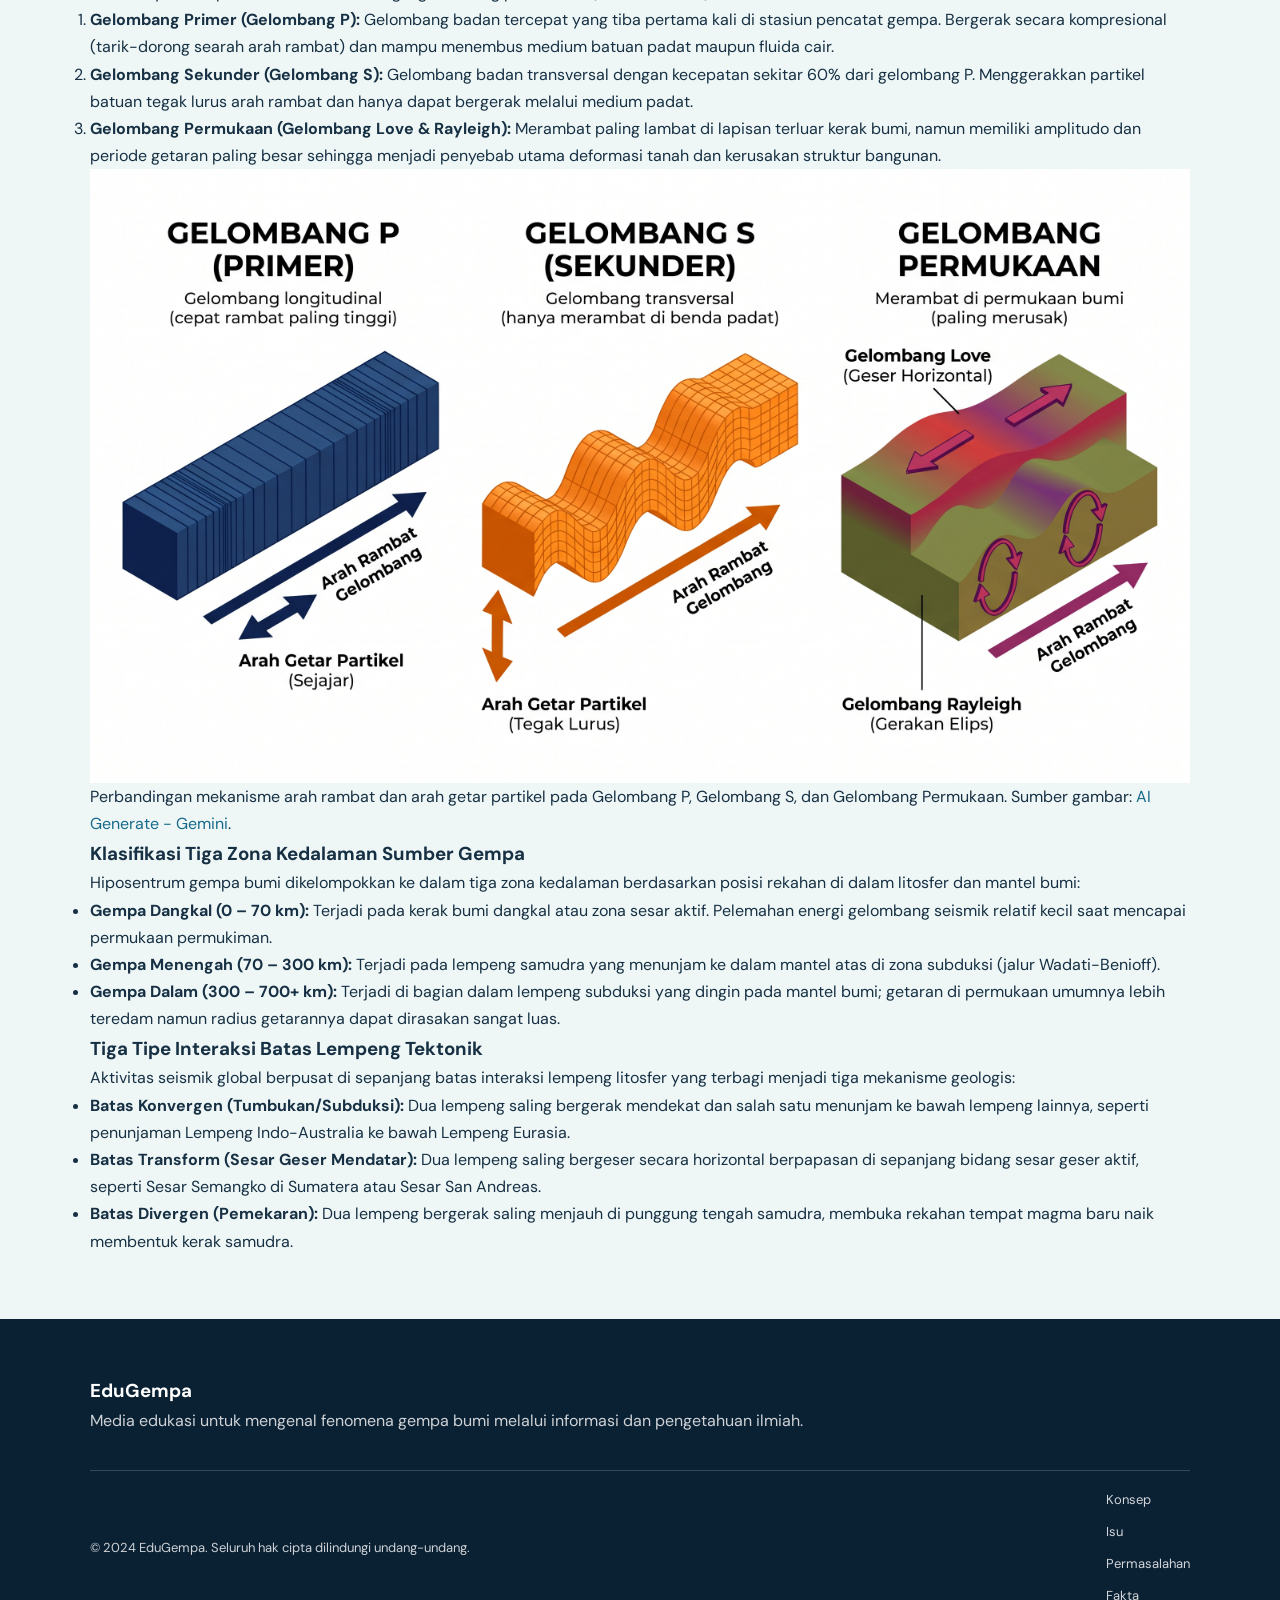
==== commit 56de06d6: "Merge branch 'main' of https://github.com/agusoka-p/siaga-gempa" ====
--- a/edukasi.html
+++ b/edukasi.html
@@ -41,7 +41,7 @@
                 <!-- Navigation link: Home page (index.html) -->
                 <li><a href="index.html">Beranda</a></li>
                 <!-- Navigation link: Education page (current) -->
-                <li><a href="edukasi.html" class="active" aria-current="page">Edukasi</a></li>
+                <li><a href="edukasi.html" class="active">Edukasi</a></li>
                 <li><a href="fakta.html">Fakta Gempa</a></li>
                 <li><a href="tentang.html">Tentang</a></li>
             </ul>
@@ -86,7 +86,7 @@
 
                     <figure>
                         <img
-                            src="assets/diagram-mekanisme-gempa.jpg"
+                            src="images/diagram-mekanisme-gempa.jpg"
                             alt="Diagram mekanisme gempa bumi yang menunjukkan retakan, hiposentrum, episentrum, dan gelombang seismik"
                             loading="lazy"
                         >
@@ -121,7 +121,7 @@
 
                         <figure>
                             <img
-                            src="assets/gempa-tektonik.jpg"
+                            src="images/gempa-tektonik.jpg"
                             alt="Ilustrasi pergeseran dua blok lempeng tektonik di sepanjang bidang patahan aktif yang memicu pelepasan energi gempa tektonik"
                             loading="lazy"
                         >
@@ -152,7 +152,7 @@
 
                         <figure>
                             <img
-                            src="assets/gempa-vulkanik.jpg"
+                            src="images/gempa-vulkanik.jpg"
                             alt="Ilustrasi penampang gunung berapi yang menunjukkan naiknya magma dan gas vulkanik melalui rekahan batuan sehingga memicu gempa vulkanik"
                             loading="lazy"
                         >
@@ -183,7 +183,7 @@
 
                         <figure>
                             <img
-                            src="assets/gempa-runtuhan.jpg"
+                            src="images/gempa-runtuhan.jpg"
                             alt="Ilustrasi runtuhnya atap gua karst atau rongga bawah tanah akibat gravitasi yang menimbulkan getaran gempa runtuhan secara lokal"
                             loading="lazy"
                         >
@@ -236,7 +236,7 @@
 
                     <figure>
                         <img
-                            src="assets/diagram-hiposentrum-episentrum.jpg"
+                            src="images/diagram-hiposentrum-episentrum.jpg"
                             alt="Diagram tiga dimensi yang memperlihatkan perbedaan posisi hiposentrum di kedalaman bidang patahan dan titik episentrum tepat di atasnya pada permukaan bumi"
                             loading="lazy"
                         >
@@ -431,7 +431,7 @@
 
                     <figure>
                         <img
-                            src="assets/diagram-gelombang-seismik.jpg"
+                            src="images/diagram-gelombang-seismik.jpg"
                             alt="Diagram perbandingan pola rambatan Gelombang P (tarik-dorong), Gelombang S (geser tegak lurus), dan Gelombang Permukaan (Love dan Rayleigh)"
                             loading="lazy"
                         >
